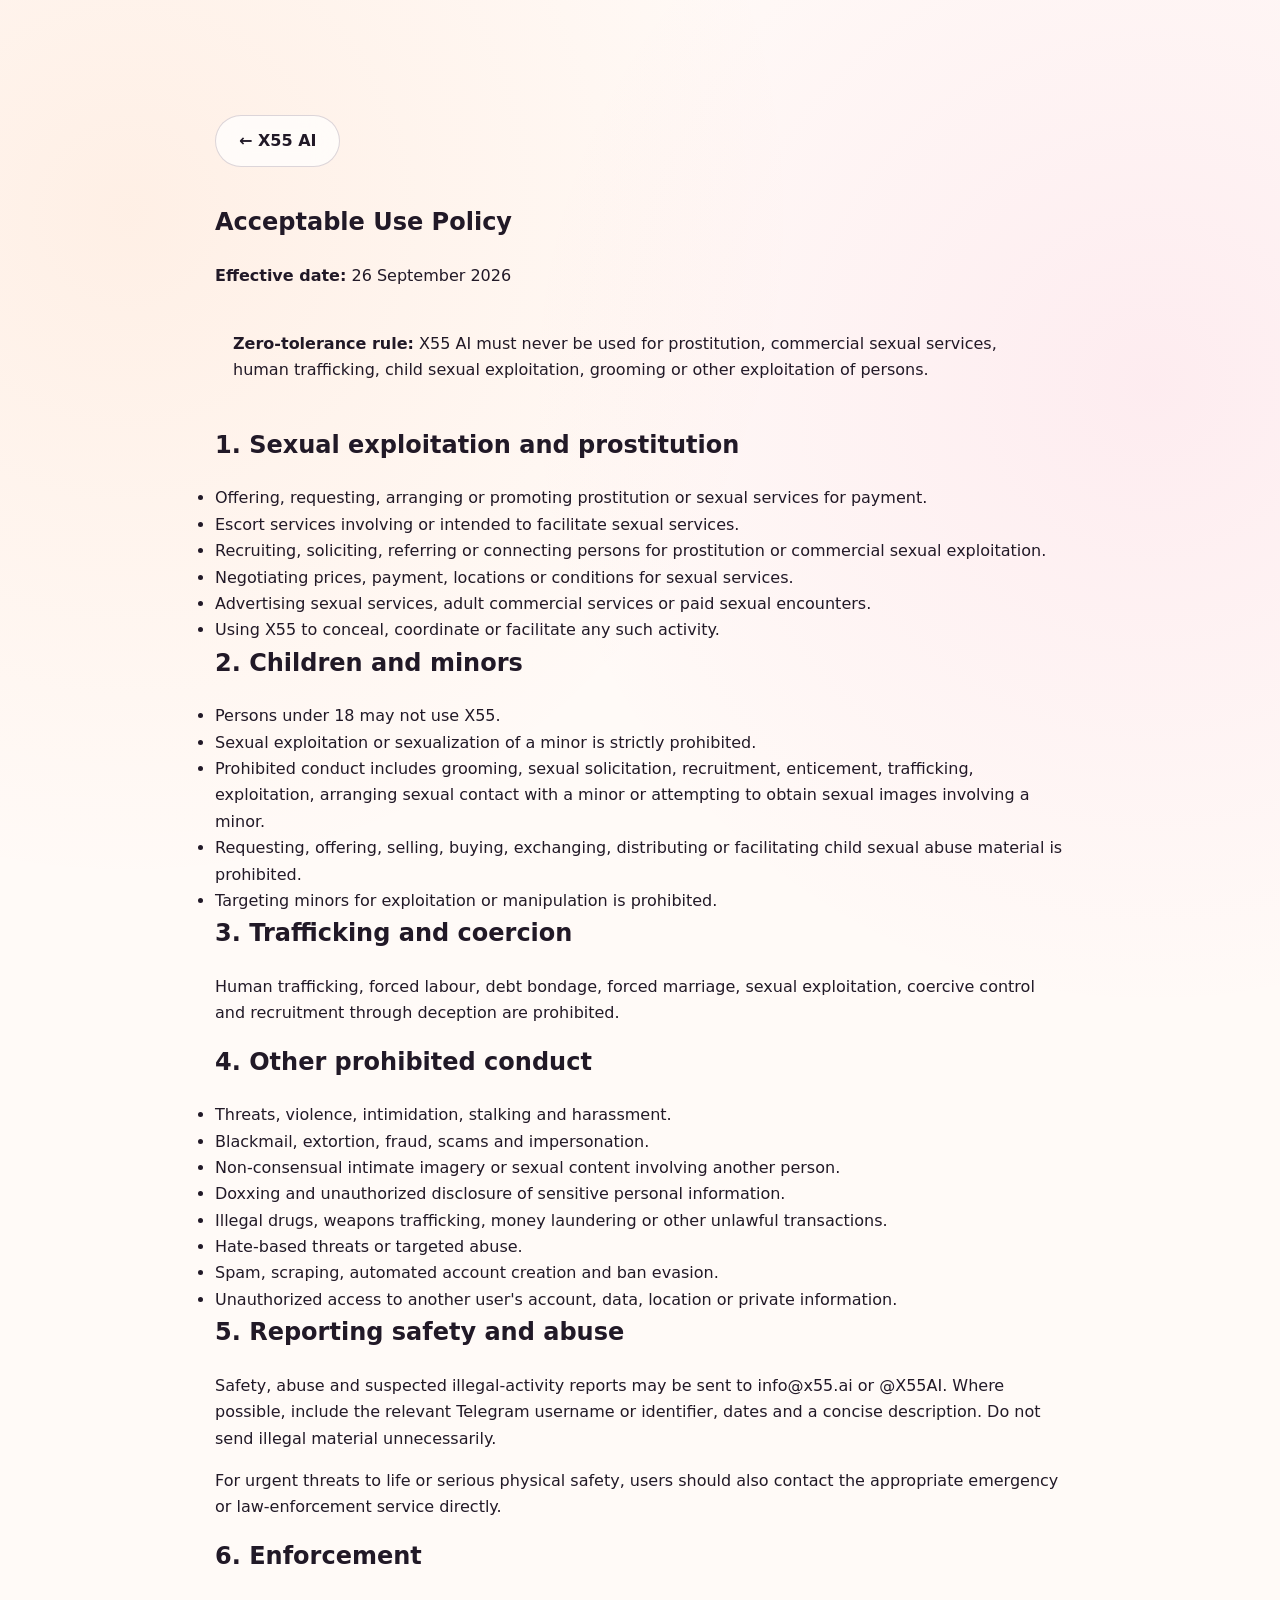
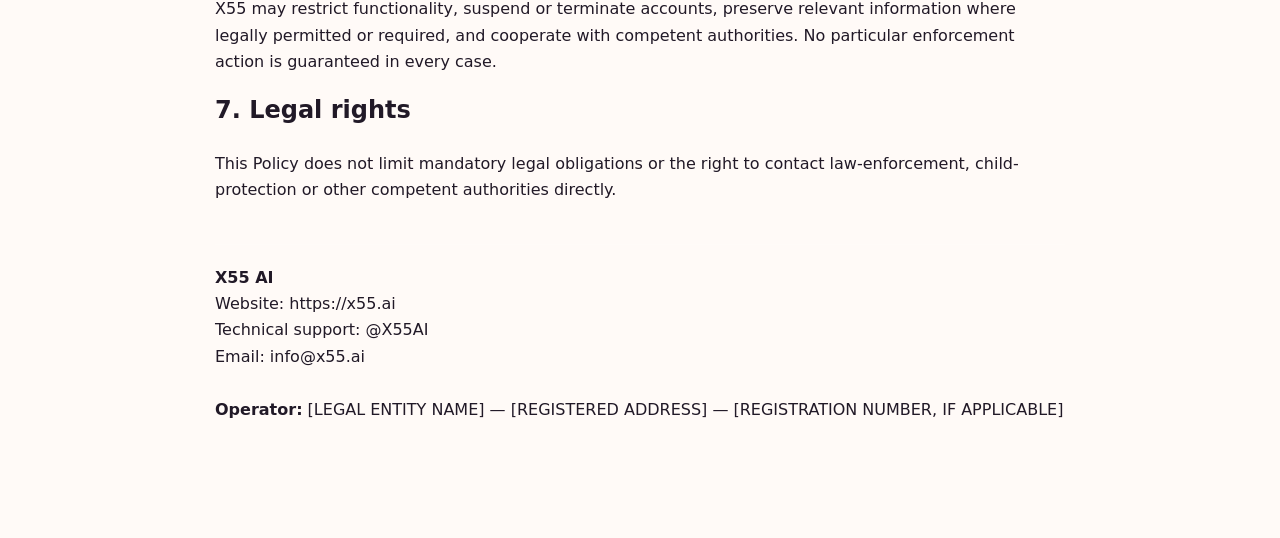
==== acceptable-use.html @ 3c8babb7 "Add files via upload" ====
<!doctype html>
<html lang="en">
<head>
<meta charset="utf-8">
<meta name="viewport" content="width=device-width,initial-scale=1">
<title>Acceptable Use Policy | X55 AI</title>
<link rel="stylesheet" href="css/style.css">
<link rel="stylesheet" href="css/responsive.css">
</head>
<body>
<main>
<section>
<div class="container" style="max-width:850px">
<a href="index.html" class="btn btn-secondary">← X55 AI</a>
<h1 style="margin-top:36px">Acceptable Use Policy</h1>
<p><strong>Effective date:</strong> 26 September 2026</p>

<div class="notice" style="padding:18px;border-radius:12px;margin:24px 0">
<strong>Zero-tolerance rule:</strong> X55 AI must never be used for prostitution, commercial sexual services, human trafficking, child sexual exploitation, grooming or other exploitation of persons.
</div>

<h2>1. Sexual exploitation and prostitution</h2>
<ul>
<li>Offering, requesting, arranging or promoting prostitution or sexual services for payment.</li>
<li>Escort services involving or intended to facilitate sexual services.</li>
<li>Recruiting, soliciting, referring or connecting persons for prostitution or commercial sexual exploitation.</li>
<li>Negotiating prices, payment, locations or conditions for sexual services.</li>
<li>Advertising sexual services, adult commercial services or paid sexual encounters.</li>
<li>Using X55 to conceal, coordinate or facilitate any such activity.</li>
</ul>

<h2>2. Children and minors</h2>
<ul>
<li>Persons under 18 may not use X55.</li>
<li>Sexual exploitation or sexualization of a minor is strictly prohibited.</li>
<li>Prohibited conduct includes grooming, sexual solicitation, recruitment, enticement, trafficking, exploitation, arranging sexual contact with a minor or attempting to obtain sexual images involving a minor.</li>
<li>Requesting, offering, selling, buying, exchanging, distributing or facilitating child sexual abuse material is prohibited.</li>
<li>Targeting minors for exploitation or manipulation is prohibited.</li>
</ul>

<h2>3. Trafficking and coercion</h2>
<p>Human trafficking, forced labour, debt bondage, forced marriage, sexual exploitation, coercive control and recruitment through deception are prohibited.</p>

<h2>4. Other prohibited conduct</h2>
<ul>
<li>Threats, violence, intimidation, stalking and harassment.</li>
<li>Blackmail, extortion, fraud, scams and impersonation.</li>
<li>Non-consensual intimate imagery or sexual content involving another person.</li>
<li>Doxxing and unauthorized disclosure of sensitive personal information.</li>
<li>Illegal drugs, weapons trafficking, money laundering or other unlawful transactions.</li>
<li>Hate-based threats or targeted abuse.</li>
<li>Spam, scraping, automated account creation and ban evasion.</li>
<li>Unauthorized access to another user's account, data, location or private information.</li>
</ul>

<h2>5. Reporting safety and abuse</h2>
<p>Safety, abuse and suspected illegal-activity reports may be sent to <a href="mailto:info@x55.ai">info@x55.ai</a> or <a href="https://t.me/X55AI" target="_blank" rel="noopener noreferrer">@X55AI</a>. Where possible, include the relevant Telegram username or identifier, dates and a concise description. Do not send illegal material unnecessarily.</p>
<p>For urgent threats to life or serious physical safety, users should also contact the appropriate emergency or law-enforcement service directly.</p>

<h2>6. Enforcement</h2>
<p>X55 may restrict functionality, suspend or terminate accounts, preserve relevant information where legally permitted or required, and cooperate with competent authorities. No particular enforcement action is guaranteed in every case.</p>

<h2>7. Legal rights</h2>
<p>This Policy does not limit mandatory legal obligations or the right to contact law-enforcement, child-protection or other competent authorities directly.</p>

<footer style="margin-top:40px;padding-top:20px;border-top:1px solid rgba(255,255,255,.15)">
<strong>X55 AI</strong><br>
Website: https://x55.ai<br>
Technical support: @X55AI<br>
Email: info@x55.ai<br><br>
<strong>Operator:</strong> [LEGAL ENTITY NAME] — [REGISTERED ADDRESS] — [REGISTRATION NUMBER, IF APPLICABLE]
</footer>
</div>
</section>
</main>
</body>
</html>
---- css/style.css ----
/* =========================================================
   X55 AI — Core Styles
   File: css/style.css
   Version: 2.0
   ========================================================= */

/* ---------- Design tokens ---------- */
:root {
  --font-sans: "Inter", system-ui, -apple-system, BlinkMacSystemFont, "Segoe UI", sans-serif;

  --bg: #fffaf7;
  --bg-soft: #fff4ed;
  --surface: rgba(255, 255, 255, 0.82);
  --surface-solid: #ffffff;
  --surface-dark: #17121d;

  --text: #211927;
  --text-soft: #6f6674;
  --text-inverse: #ffffff;

  --primary: #f97316;
  --primary-strong: #ea580c;
  --secondary: #ec4899;
  --accent: #8b5cf6;

  --border: rgba(65, 40, 72, 0.10);
  --border-strong: rgba(65, 40, 72, 0.18);

  --shadow-sm: 0 10px 30px rgba(73, 39, 84, 0.08);
  --shadow-md: 0 22px 60px rgba(73, 39, 84, 0.13);
  --shadow-lg: 0 32px 90px rgba(73, 39, 84, 0.18);

  --radius-sm: 14px;
  --radius-md: 24px;
  --radius-lg: 36px;
  --radius-pill: 999px;

  --container: 1180px;
  --header-height: 82px;
  --section-space: clamp(76px, 9vw, 132px);

  --gradient-brand: linear-gradient(135deg, var(--primary) 0%, var(--secondary) 55%, var(--accent) 100%);
  --gradient-soft: linear-gradient(135deg, rgba(249,115,22,.10), rgba(236,72,153,.09), rgba(139,92,246,.08));
}

/* ---------- Reset ---------- */
*,
*::before,
*::after {
  box-sizing: border-box;
}

html {
  scroll-behavior: smooth;
  scroll-padding-top: calc(var(--header-height) + 20px);
}

body {
  margin: 0;
  min-width: 320px;
  overflow-x: hidden;
  color: var(--text);
  background:
    radial-gradient(circle at 10% 10%, rgba(249,115,22,.08), transparent 30%),
    radial-gradient(circle at 90% 18%, rgba(236,72,153,.08), transparent 30%),
    var(--bg);
  font-family: var(--font-sans);
  font-size: 16px;
  line-height: 1.65;
  -webkit-font-smoothing: antialiased;
  text-rendering: optimizeLegibility;
}

body.menu-open {
  overflow: hidden;
}

img {
  display: block;
  max-width: 100%;
  height: auto;
}

a {
  color: inherit;
  text-decoration: none;
}

button,
input,
textarea,
select {
  font: inherit;
}

button,
a {
  -webkit-tap-highlight-color: transparent;
}

button {
  color: inherit;
}

ul,
ol {
  margin: 0;
  padding: 0;
}

figure,
p,
h1,
h2,
h3 {
  margin-top: 0;
}

::selection {
  color: #fff;
  background: var(--secondary);
}

/* ---------- Accessibility ---------- */
.skip-link {
  position: fixed;
  z-index: 9999;
  top: 12px;
  left: 12px;
  padding: 11px 16px;
  border-radius: 10px;
  color: #fff;
  background: var(--surface-dark);
  transform: translateY(-160%);
  transition: transform .2s ease;
}

.skip-link:focus {
  transform: translateY(0);
}

:focus-visible {
  outline: 3px solid rgba(139,92,246,.45);
  outline-offset: 4px;
}

/* ---------- Layout ---------- */
.container {
  width: min(calc(100% - 40px), var(--container));
  margin-inline: auto;
}

main section {
  position: relative;
  padding-block: var(--section-space);
}

.section-title {
  width: min(760px, 100%);
  margin: 0 auto 54px;
  text-align: center;
}

.section-title h2,
.preview-left h2,
.secret-content h2,
.cta-box h2 {
  margin-bottom: 18px;
  font-size: clamp(2rem, 4.2vw, 3.6rem);
  line-height: 1.08;
  letter-spacing: -.045em;
}

.section-title > p:last-child,
.preview-left > p,
.secret-content p,
.cta-box > p {
  color: var(--text-soft);
  font-size: clamp(1rem, 1.5vw, 1.12rem);
}

.section-kicker,
.hero-label {
  display: inline-flex;
  align-items: center;
  gap: 8px;
  margin-bottom: 16px;
  color: var(--primary-strong);
  font-size: .78rem;
  font-weight: 800;
  letter-spacing: .16em;
  text-transform: uppercase;
}

.section-kicker::before {
  width: 24px;
  height: 2px;
  content: "";
  border-radius: 2px;
  background: var(--gradient-brand);
}

/* ---------- Decorative background ---------- */
.background-gradient,
.background-glow {
  position: fixed;
  z-index: -3;
  pointer-events: none;
}

.background-gradient {
  inset: 0;
  background: linear-gradient(180deg, rgba(255,255,255,.35), rgba(255,250,247,.92));
}

.background-glow {
  width: 460px;
  height: 460px;
  border-radius: 50%;
  opacity: .28;
  filter: blur(90px);
}

.glow-one {
  top: -150px;
  left: -160px;
  background: #fb923c;
}

.glow-two {
  top: 230px;
  right: -200px;
  background: #c084fc;
}

/* ---------- Buttons ---------- */
.btn {
  display: inline-flex;
  min-height: 52px;
  align-items: center;
  justify-content: center;
  gap: 10px;
  padding: 13px 23px;
  border: 1px solid transparent;
  border-radius: var(--radius-pill);
  cursor: pointer;
  font-weight: 750;
  line-height: 1.2;
  transition:
    transform .22s ease,
    box-shadow .22s ease,
    border-color .22s ease,
    background .22s ease;
}

.btn:hover {
  transform: translateY(-2px);
}

.btn-primary {
  color: #fff;
  background: var(--gradient-brand);
  box-shadow: 0 14px 34px rgba(236,72,153,.20);
}

.btn-primary:hover {
  box-shadow: 0 18px 42px rgba(236,72,153,.28);
}

.btn-secondary {
  border-color: var(--border-strong);
  background: rgba(255,255,255,.70);
  backdrop-filter: blur(12px);
}

.btn-secondary:hover {
  border-color: rgba(249,115,22,.35);
  background: #fff;
}

.btn-large {
  min-height: 58px;
  padding-inline: 30px;
  font-size: 1.05rem;
}

/* ---------- Header ---------- */
.site-header {
  position: sticky;
  z-index: 1000;
  top: 0;
  height: var(--header-height);
  border-bottom: 1px solid rgba(65,40,72,.06);
  background: rgba(255,250,247,.82);
  backdrop-filter: blur(18px) saturate(150%);
}

.navbar {
  height: var(--header-height);
  display: flex;
  align-items: center;
  justify-content: space-between;
  gap: 28px;
}

.logo {
  display: inline-flex;
  align-items: center;
  gap: 10px;
  flex: 0 0 auto;
}

.logo img {
  width: 54px;
  height: 50px;
  object-fit: contain;
}

.logo-wordmark {
  color: #171a45;
  font-size: 1.65rem;
  font-weight: 850;
  letter-spacing: -.055em;
  line-height: 1;
}

.logo-wordmark span {
  color: #f34b34;
}

.desktop-menu {
  display: flex;
  align-items: center;
  gap: 7px;
  list-style: none;
}

.desktop-menu a {
  display: inline-flex;
  align-items: center;
  min-height: 44px;
  padding: 8px 13px;
  border-radius: var(--radius-pill);
  color: #4f4654;
  font-size: .94rem;
  font-weight: 650;
  transition: color .2s ease, background .2s ease;
}

.desktop-menu a:hover {
  color: var(--primary-strong);
  background: rgba(249,115,22,.07);
}

.desktop-menu .telegram-link {
  margin-left: 5px;
  padding-inline: 18px;
  color: #fff;
  background: var(--gradient-brand);
}

.desktop-menu .telegram-link:hover {
  color: #fff;
  background: var(--gradient-brand);
  box-shadow: var(--shadow-sm);
}

.mobile-button {
  display: none;
  width: 46px;
  height: 46px;
  border: 1px solid var(--border);
  border-radius: 14px;
  background: rgba(255,255,255,.82);
  cursor: pointer;
}

.mobile-button span {
  display: block;
  width: 20px;
  height: 2px;
  margin: 4px auto;
  border-radius: 4px;
  background: var(--text);
}

.mobile-menu {
  position: fixed;
  z-index: 999;
  top: var(--header-height);
  right: 0;
  left: 0;
  padding: 18px 20px 24px;
  border-bottom: 1px solid var(--border);
  background: rgba(255,250,247,.97);
  box-shadow: var(--shadow-md);
  backdrop-filter: blur(18px);
}

.mobile-menu[hidden] {
  display: none;
}

.mobile-menu ul {
  display: grid;
  gap: 7px;
  list-style: none;
}

.mobile-menu a {
  display: block;
  padding: 13px 14px;
  border-radius: 12px;
  font-weight: 650;
}

.mobile-menu a:hover {
  background: rgba(249,115,22,.08);
}

.mobile-menu .mobile-telegram {
  margin-top: 7px;
  color: #fff;
  text-align: center;
  background: var(--gradient-brand);
}

/* ---------- Hero ---------- */
.hero {
  min-height: calc(100svh - var(--header-height));
  display: flex;
  align-items: center;
  padding-top: clamp(54px, 7vw, 90px);
  overflow: hidden;
}

.hero::before {
  position: absolute;
  z-index: -1;
  top: 5%;
  right: -10%;
  width: 55vw;
  height: 55vw;
  max-width: 820px;
  max-height: 820px;
  content: "";
  border-radius: 50%;
  background: radial-gradient(circle, rgba(236,72,153,.12), rgba(139,92,246,.06) 48%, transparent 70%);
}

.hero-grid {
  display: grid;
  grid-template-columns: minmax(0, 1.02fr) minmax(420px, .98fr);
  align-items: center;
  gap: clamp(42px, 6vw, 86px);
}

.hero-content {
  position: relative;
  z-index: 2;
}

.hero-label {
  padding: 8px 12px;
  border: 1px solid rgba(249,115,22,.16);
  border-radius: var(--radius-pill);
  background: rgba(255,255,255,.66);
  box-shadow: var(--shadow-sm);
}

.hero-content h1 {
  max-width: 760px;
  margin-bottom: 24px;
  font-size: clamp(3rem, 6.4vw, 5.9rem);
  line-height: .98;
  letter-spacing: -.065em;
}

.hero-content h1 span {
  display: block;
  color: transparent;
  background: var(--gradient-brand);
  -webkit-background-clip: text;
  background-clip: text;
}

.hero-description {
  max-width: 650px;
  margin-bottom: 30px;
  color: var(--text-soft);
  font-size: clamp(1.06rem, 1.6vw, 1.22rem);
}

.hero-buttons {
  display: flex;
  flex-wrap: wrap;
  gap: 12px;
  margin-bottom: 30px;
}

.hero-badges {
  display: flex;
  flex-wrap: wrap;
  gap: 10px;
  list-style: none;
}

.badge {
  display: inline-flex;
  align-items: center;
  gap: 8px;
  padding: 9px 13px;
  border: 1px solid var(--border);
  border-radius: var(--radius-pill);
  color: #5c5261;
  background: rgba(255,255,255,.72);
  font-size: .9rem;
  font-weight: 650;
}

.badge-check {
  display: grid;
  width: 20px;
  height: 20px;
  place-items: center;
  border-radius: 50%;
  color: #fff;
  background: var(--gradient-brand);
  font-size: .72rem;
}

.hero-visual {
  position: relative;
  min-height: 610px;
}

.hero-photo {
  position: absolute;
  inset: 0 10% 0 0;
  margin: 0;
  overflow: hidden;
  border: 1px solid rgba(255,255,255,.8);
  border-radius: 42px;
  box-shadow: var(--shadow-lg);
}

.hero-photo::after {
  position: absolute;
  inset: 0;
  content: "";
  background: linear-gradient(180deg, transparent 48%, rgba(31,18,36,.16));
}

.hero-photo img {
  width: 100%;
  height: 100%;
  object-fit: cover;
}

.phone-card {
  position: absolute;
  z-index: 4;
  right: 0;
  bottom: 24px;
  width: min(285px, 52%);
  padding: 9px;
  border: 1px solid rgba(255,255,255,.82);
  border-radius: 34px;
  background: rgba(25,20,31,.94);
  box-shadow: 0 30px 70px rgba(31,18,36,.28);
}

.phone-top {
  position: relative;
  height: 24px;
}

.phone-camera {
  position: absolute;
  top: 7px;
  left: 50%;
  width: 7px;
  height: 7px;
  border-radius: 50%;
  background: #08070a;
  transform: translateX(-32px);
}

.phone-speaker {
  position: absolute;
  top: 9px;
  left: 50%;
  width: 36px;
  height: 4px;
  border-radius: 10px;
  background: #08070a;
  transform: translateX(-50%);
}

.phone-screen {
  overflow: hidden;
  min-height: 440px;
  border-radius: 26px;
  background: #fff;
}

.telegram-header {
  display: flex;
  align-items: center;
  gap: 9px;
  padding: 14px;
  border-bottom: 1px solid var(--border);
  font-size: .82rem;
}

.telegram-header img {
  width: 34px;
  height: 34px;
  border-radius: 50%;
  object-fit: cover;
}

.profile-card {
  padding: 14px;
}

.profile-card > img {
  width: 100%;
  aspect-ratio: 4 / 4.5;
  border-radius: 18px;
  object-fit: cover;
}

.profile-card h2 {
  margin: 12px 0 2px;
  font-size: 1.25rem;
}

.profile-card p {
  margin: 0;
  color: var(--text-soft);
  font-size: .88rem;
}

.match-box {
  margin: 0 14px 15px;
  padding: 11px 12px;
  border: 1px solid rgba(236,72,153,.13);
  border-radius: 14px;
  color: #9d174d;
  background: rgba(253,242,248,.92);
  font-size: .82rem;
  font-weight: 700;
}

/* ---------- Statistics ---------- */
.statistics {
  padding-block: 0 56px;
}

.statistics-grid {
  position: relative;
  z-index: 5;
  display: grid;
  grid-template-columns: repeat(4, 1fr);
  overflow: hidden;
  border: 1px solid var(--border);
  border-radius: var(--radius-md);
  background: rgba(255,255,255,.78);
  box-shadow: var(--shadow-md);
  backdrop-filter: blur(16px);
}

.statistics-card {
  min-height: 130px;
  display: flex;
  flex-direction: column;
  align-items: center;
  justify-content: center;
  padding: 22px;
  text-align: center;
}

.statistics-card + .statistics-card {
  border-left: 1px solid var(--border);
}

.statistics-card strong {
  color: transparent;
  background: var(--gradient-brand);
  -webkit-background-clip: text;
  background-clip: text;
  font-size: clamp(1.8rem, 3vw, 2.65rem);
  font-weight: 850;
  line-height: 1;
}

.statistics-card span {
  margin-top: 9px;
  color: var(--text-soft);
  font-size: .9rem;
  font-weight: 600;
}

/* ---------- Features ---------- */
.features {
  background: linear-gradient(180deg, transparent, rgba(255,255,255,.60), transparent);
}

.features-grid {
  display: grid;
  grid-template-columns: repeat(3, 1fr);
  gap: 20px;
}

.feature-card {
  position: relative;
  min-height: 285px;
  padding: 30px;
  overflow: hidden;
  border: 1px solid var(--border);
  border-radius: var(--radius-md);
  background: rgba(255,255,255,.76);
  box-shadow: var(--shadow-sm);
  transition: transform .25s ease, box-shadow .25s ease, border-color .25s ease;
}

.feature-card::after {
  position: absolute;
  right: -50px;
  bottom: -70px;
  width: 150px;
  height: 150px;
  content: "";
  border-radius: 50%;
  background: var(--gradient-soft);
  filter: blur(8px);
}

.feature-card:hover {
  transform: translateY(-6px);
  border-color: rgba(236,72,153,.20);
  box-shadow: var(--shadow-md);
}

.feature-icon {
  display: grid;
  width: 54px;
  height: 54px;
  margin-bottom: 23px;
  place-items: center;
  border-radius: 17px;
  color: #fff;
  background: var(--gradient-brand);
  box-shadow: 0 12px 28px rgba(236,72,153,.18);
  font-size: 1.05rem;
  font-weight: 800;
}

.feature-card h3 {
  margin-bottom: 11px;
  font-size: 1.22rem;
  letter-spacing: -.02em;
}

.feature-card p {
  margin-bottom: 0;
  color: var(--text-soft);
}

/* ---------- How it works ---------- */
.how-it-works {
  overflow: hidden;
}

.steps-grid {
  display: grid;
  grid-template-columns: repeat(4, 1fr);
  gap: 18px;
  list-style: none;
  counter-reset: none;
}

.step-card {
  position: relative;
  min-height: 245px;
  padding: 28px;
  border: 1px solid var(--border);
  border-radius: var(--radius-md);
  background: var(--surface-solid);
  box-shadow: var(--shadow-sm);
}

.step-card:not(:last-child)::after {
  position: absolute;
  z-index: 3;
  top: 51px;
  right: -25px;
  width: 30px;
  height: 1px;
  content: "";
  background: linear-gradient(90deg, var(--secondary), transparent);
}

.step-number {
  display: inline-flex;
  margin-bottom: 26px;
  color: transparent;
  background: var(--gradient-brand);
  -webkit-background-clip: text;
  background-clip: text;
  font-size: 2.2rem;
  font-weight: 850;
  letter-spacing: -.06em;
}

.step-card h3 {
  margin-bottom: 10px;
  font-size: 1.16rem;
}

.step-card p {
  margin-bottom: 0;
  color: var(--text-soft);
}

/* ---------- Telegram preview ---------- */
.phone-preview {
  overflow: hidden;
  background: #18121e;
  color: #fff;
}

.phone-preview::before {
  position: absolute;
  top: -200px;
  right: -100px;
  width: 600px;
  height: 600px;
  content: "";
  border-radius: 50%;
  background: rgba(236,72,153,.15);
  filter: blur(80px);
}

.phone-preview-grid {
  display: grid;
  grid-template-columns: .95fr 1.05fr;
  align-items: center;
  gap: clamp(48px, 7vw, 90px);
}

.phone-preview .section-kicker {
  color: #fdba74;
}

.phone-preview .preview-left > p {
  color: rgba(255,255,255,.68);
}

.preview-list {
  display: grid;
  gap: 12px;
  margin: 28px 0 32px;
  list-style: none;
}

.preview-list li {
  position: relative;
  padding-left: 31px;
  color: rgba(255,255,255,.88);
  font-weight: 600;
}

.preview-list li::before {
  position: absolute;
  top: 2px;
  left: 0;
  display: grid;
  width: 21px;
  height: 21px;
  place-items: center;
  content: "✓";
  border-radius: 50%;
  color: #fff;
  background: var(--gradient-brand);
  font-size: .7rem;
}

.preview-right {
  margin: 0;
  display: flex;
  justify-content: center;
}

.phone-large {
  position: relative;
  width: min(390px, 86%);
  padding: 12px;
  border: 1px solid rgba(255,255,255,.18);
  border-radius: 44px;
  background: #08070a;
  box-shadow: 0 40px 100px rgba(0,0,0,.45);
}

.phone-large img {
  width: 100%;
  border-radius: 34px;
}

/* ---------- Secret Desire ---------- */
.secret-grid {
  display: grid;
  grid-template-columns: .95fr 1.05fr;
  align-items: center;
  gap: clamp(44px, 7vw, 90px);
}

.secret-image {
  position: relative;
  margin: 0;
}

.secret-image::before {
  position: absolute;
  z-index: -1;
  inset: -22px 20% 20% -22px;
  content: "";
  border-radius: var(--radius-lg);
  background: var(--gradient-soft);
}

.secret-image img {
  width: 100%;
  aspect-ratio: 1 / 1;
  border-radius: var(--radius-lg);
  object-fit: cover;
  box-shadow: var(--shadow-lg);
}

.secret-content p:not(.section-kicker) {
  margin-bottom: 15px;
}

/* ---------- Languages ---------- */
.languages {
  background: rgba(255,255,255,.54);
}

.languages-grid {
  display: grid;
  grid-template-columns: repeat(4, 1fr);
  gap: 14px;
}

.language-card {
  min-height: 84px;
  display: flex;
  align-items: center;
  gap: 13px;
  padding: 18px 20px;
  border: 1px solid var(--border);
  border-radius: 18px;
  background: #fff;
  box-shadow: var(--shadow-sm);
  font-weight: 700;
  transition: transform .2s ease, box-shadow .2s ease;
}

.language-card:hover {
  transform: translateY(-3px);
  box-shadow: var(--shadow-md);
}

.language-card span:first-child {
  font-size: 1.7rem;
}

/* ---------- FAQ ---------- */
.faq-container {
  width: min(820px, 100%);
  margin-inline: auto;
  display: grid;
  gap: 12px;
}

.faq-item {
  overflow: hidden;
  border: 1px solid var(--border);
  border-radius: 18px;
  background: rgba(255,255,255,.82);
  box-shadow: var(--shadow-sm);
}

.faq-item h3 {
  margin: 0;
}

.faq-question {
  position: relative;
  width: 100%;
  min-height: 72px;
  padding: 20px 62px 20px 22px;
  border: 0;
  background: transparent;
  cursor: pointer;
  text-align: left;
  font-weight: 750;
}

.faq-question::after {
  position: absolute;
  top: 50%;
  right: 22px;
  display: grid;
  width: 30px;
  height: 30px;
  place-items: center;
  content: "+";
  border-radius: 50%;
  color: var(--primary-strong);
  background: rgba(249,115,22,.09);
  font-size: 1.25rem;
  transform: translateY(-50%);
  transition: transform .2s ease;
}

.faq-question[aria-expanded="true"]::after {
  transform: translateY(-50%) rotate(45deg);
}

.faq-answer {
  padding: 0 22px 21px;
  color: var(--text-soft);
}

.faq-answer p {
  margin: 0;
}

/* ---------- CTA ---------- */
.cta {
  padding-top: 40px;
}

.cta-box {
  position: relative;
  overflow: hidden;
  padding: clamp(44px, 7vw, 78px);
  border-radius: var(--radius-lg);
  color: #fff;
  text-align: center;
  background:
    radial-gradient(circle at 15% 10%, rgba(255,255,255,.17), transparent 30%),
    radial-gradient(circle at 90% 80%, rgba(255,255,255,.12), transparent 25%),
    var(--gradient-brand);
  box-shadow: var(--shadow-lg);
}

.cta-box::before,
.cta-box::after {
  position: absolute;
  content: "";
  border: 1px solid rgba(255,255,255,.16);
  border-radius: 50%;
}

.cta-box::before {
  width: 260px;
  height: 260px;
  top: -140px;
  left: -90px;
}

.cta-box::after {
  width: 330px;
  height: 330px;
  right: -170px;
  bottom: -190px;
}

.cta-box .section-kicker {
  position: relative;
  z-index: 1;
  color: #fff;
}

.cta-box .section-kicker::before {
  background: rgba(255,255,255,.65);
}

.cta-box h2,
.cta-box > p,
.cta-box .btn {
  position: relative;
  z-index: 1;
}

.cta-box h2 {
  max-width: 820px;
  margin-inline: auto;
}

.cta-box > p {
  max-width: 650px;
  margin: 0 auto 28px;
  color: rgba(255,255,255,.82);
}

.cta-box .btn-primary {
  color: var(--text);
  background: #fff;
  box-shadow: 0 14px 34px rgba(40,20,50,.16);
}

/* ---------- Footer ---------- */
.site-footer {
  padding: 72px 0 28px;
  color: rgba(255,255,255,.78);
  background: #120e16;
}

.footer-grid {
  display: grid;
  grid-template-columns: 1.5fr repeat(3, 1fr);
  gap: 42px;
  padding-bottom: 50px;
}

.footer-logo {
  width: auto;
  max-height: 58px;
  margin-bottom: 18px;
}

.footer-brand p {
  max-width: 340px;
  margin-bottom: 0;
  color: rgba(255,255,255,.56);
}

.footer-column h2 {
  margin-bottom: 18px;
  color: #fff;
  font-size: .95rem;
  letter-spacing: .02em;
}

.footer-column ul {
  display: grid;
  gap: 10px;
  list-style: none;
}

.footer-column a {
  color: rgba(255,255,255,.62);
  font-size: .92rem;
  transition: color .2s ease;
}

.footer-column a:hover {
  color: #fff;
}

.footer-bottom {
  display: flex;
  align-items: center;
  justify-content: space-between;
  gap: 24px;
  padding-top: 26px;
  border-top: 1px solid rgba(255,255,255,.09);
  color: rgba(255,255,255,.48);
  font-size: .84rem;
}

.footer-bottom p {
  margin: 0;
}

.footer-links {
  display: flex;
  flex-wrap: wrap;
  gap: 18px;
}

.footer-links a:hover {
  color: #fff;
}

/* ---------- Scroll-to-top ---------- */
.scroll-top {
  position: fixed;
  z-index: 800;
  right: 22px;
  bottom: 22px;
  width: 48px;
  height: 48px;
  border: 1px solid rgba(255,255,255,.65);
  border-radius: 50%;
  color: #fff;
  background: var(--gradient-brand);
  box-shadow: var(--shadow-md);
  cursor: pointer;
  font-size: 1.25rem;
}

.scroll-top[hidden] {
  display: none;
}

/* ---------- Cookie notice ---------- */
.cookie-notice {
  position: fixed;
  z-index: 1200;
  right: 22px;
  bottom: 22px;
  width: min(430px, calc(100% - 44px));
  padding: 15px;
  border: 1px solid var(--border);
  border-radius: 18px;
  background: rgba(255,255,255,.96);
  box-shadow: var(--shadow-lg);
  backdrop-filter: blur(18px);
}

.cookie-notice[hidden] {
  display: none;
}

.cookie-content {
  display: flex;
  align-items: center;
  gap: 16px;
}

.cookie-content p {
  margin: 0;
  color: var(--text-soft);
  font-size: .86rem;
}

.cookie-content .btn {
  min-height: 42px;
  padding: 10px 17px;
  flex: 0 0 auto;
}

/* ---------- Utility behavior ---------- */
[hidden] {
  display: none !important;
}

/* Keep anchor targets visually comfortable below sticky header. */
#features,
#how,
#phone-preview,
#secret-desire,
#languages,
#faq,
#cta {
  scroll-margin-top: calc(var(--header-height) + 18px);
}

/* Official X55 AI Telegram contacts */
.telegram-identity {
  margin-top: 14px;
  font-size: 0.95rem;
  line-height: 1.6;
}
.telegram-identity a {
  text-decoration: none;
}
.telegram-identity a:hover,
.telegram-identity a:focus-visible {
  text-decoration: underline;
}


/* =========================================================
   X55 AI — multilingual controls + hero composition fix
   ========================================================= */
.language-switcher-item { display:flex; align-items:center; }
.language-select {
  appearance:auto;
  min-width:72px;
  padding:.62rem .75rem;
  border:1px solid rgba(31,24,36,.14);
  border-radius:999px;
  background:rgba(255,255,255,.86);
  color:inherit;
  font:inherit;
  font-weight:700;
  cursor:pointer;
}
.mobile-language-row { display:flex; align-items:center; justify-content:space-between; gap:1rem; padding:.75rem 0; }
.mobile-language-row label { font-weight:700; }
.languages-grid .language-card {
  width:100%;
  font:inherit;
  color:inherit;
  cursor:pointer;
  border:1px solid rgba(31,24,36,.08);
}
.languages-grid .language-card.is-active {
  outline:3px solid rgba(249,115,22,.22);
  border-color:#f97316;
}
html[dir="rtl"] body { direction:rtl; }
html[dir="rtl"] .navbar,
html[dir="rtl"] .hero-grid,
html[dir="rtl"] .phone-preview-grid,
html[dir="rtl"] .secret-grid,
html[dir="rtl"] .footer-grid { direction:rtl; }

/* Keep the main photograph and phone visually separate on desktop. */
.hero-visual {
  display:grid !important;
  grid-template-columns:minmax(0,1fr) minmax(210px,32%) !important;
  align-items:center !important;
  gap:clamp(18px,2vw,34px) !important;
}
.hero-photo {
  position:relative !important;
  inset:auto !important;
  width:100% !important;
  max-width:none !important;
  margin:0 !important;
}
.phone-card {
  position:relative !important;
  right:auto !important;
  top:auto !important;
  bottom:auto !important;
  transform:none !important;
  z-index:4;
  width:100% !important;
  max-width:260px !important;
  justify-self:end;
}

/* Final remarks */
.statistics-grid { grid-template-columns: repeat(3, minmax(0, 1fr)); }
.hero-visual-single { display:flex; align-items:center; justify-content:center; }
.hero-new-phone { margin:0; width:min(100%, 520px); }
.hero-new-phone img { display:block; width:100%; height:auto; border-radius:28px; box-shadow:0 24px 70px rgba(35,22,47,.18); }
.feature-explainer { padding:72px 0; }
.feature-explainer-image { max-width:900px; margin:32px auto 0; }
.feature-explainer-image img { display:block; width:100%; height:auto; border-radius:28px; box-shadow:0 22px 65px rgba(35,22,47,.14); }
@media (max-width: 760px) { .statistics-grid { grid-template-columns:1fr; } .feature-explainer { padding:48px 0; } }


/* Approved large English X55 visual — 2026-08-05 */
@media (min-width: 981px) {
  #hero .container.hero-grid {
    grid-template-columns: minmax(300px, .68fr) minmax(620px, 1.32fr);
    gap: clamp(28px, 3vw, 54px);
    max-width: 1480px;
  }
  #hero .hero-visual-single {
    min-height: 0 !important;
    width: 100%;
    overflow: visible;
  }
  #hero .hero-new-phone {
    width: 100% !important;
    max-width: 980px !important;
  }
}
#hero .hero-new-phone img {
  width: 100% !important;
  height: auto !important;
  object-fit: contain !important;
  object-position: center !important;
  aspect-ratio: auto !important;
}
@media (max-width: 980px) {
  #hero .hero-visual-single { min-height: 0 !important; }
  #hero .hero-new-phone { width: 100% !important; max-width: 900px !important; }
}


/* FINAL HERO VISUAL SIZE FIX — 2026-08-05 */
@media (min-width: 981px) {
  #hero .container.hero-grid {
    grid-template-columns: minmax(390px, 0.82fr) minmax(700px, 1.45fr) !important;
    max-width: 1540px !important;
    gap: clamp(30px, 3vw, 58px) !important;
  }
  #hero .hero-visual-single {
    width: 100% !important;
    min-width: 700px !important;
    min-height: 430px !important;
    display: flex !important;
    align-items: center !important;
    justify-content: center !important;
    overflow: visible !important;
  }
  #hero .hero-new-phone {
    width: 100% !important;
    max-width: none !important;
    margin: 0 !important;
  }
  #hero .hero-new-phone img {
    display: block !important;
    width: 100% !important;
    max-width: none !important;
    height: auto !important;
    object-fit: contain !important;
    object-position: center !important;
    aspect-ratio: auto !important;
  }
}
@media (min-width: 1200px) {
  #hero .hero-visual-single { min-width: 760px !important; }
}
@media (max-width: 980px) {
  #hero .hero-visual-single {
    width: 100% !important;
    min-width: 0 !important;
    min-height: 0 !important;
  }
  #hero .hero-new-phone,
  #hero .hero-new-phone img {
    width: 100% !important;
    max-width: 100% !important;
    height: auto !important;
  }
}
---- css/responsive.css ----
/* =========================================================
   X55 AI — Responsive Styles
   File: css/responsive.css
   Version: 2.0
   Breakpoints: 1440 / 1200 / 1024 / 900 / 768 / 600 / 480 / 375
   ========================================================= */

/* Large desktop */
@media (min-width: 1441px) {
  :root {
    --container: 1240px;
  }

  .hero-grid {
    grid-template-columns: minmax(0, 1.04fr) minmax(460px, .96fr);
  }

  .hero-visual {
    min-height: 660px;
  }
}

/* Laptop / smaller desktop */
@media (max-width: 1200px) {
  :root {
    --container: 1040px;
  }

  .hero-grid {
    grid-template-columns: minmax(0, 1fr) minmax(390px, .9fr);
    gap: 46px;
  }

  .hero-visual {
    min-height: 560px;
  }

  .phone-card {
    width: min(270px, 55%);
  }

  .features-grid {
    gap: 17px;
  }

  .feature-card {
    padding: 26px;
  }

  .steps-grid {
    gap: 14px;
  }

  .step-card {
    padding: 24px;
  }

  .footer-grid {
    gap: 30px;
  }
}

/* Tablet landscape / compact laptop */
@media (max-width: 1024px) {
  :root {
    --header-height: 76px;
    --section-space: clamp(68px, 8vw, 100px);
  }

  .container {
    width: min(calc(100% - 36px), var(--container));
  }

  .desktop-menu {
    display: none;
  }

  .mobile-button {
    display: block;
  }

  .hero {
    min-height: auto;
    padding-top: 66px;
  }

  .hero-grid {
    grid-template-columns: 1fr 1fr;
    gap: 34px;
  }

  .hero-content h1 {
    font-size: clamp(3rem, 7vw, 4.8rem);
  }

  .hero-visual {
    min-height: 520px;
  }

  .hero-photo {
    right: 7%;
    border-radius: 34px;
  }

  .phone-card {
    right: -4px;
    bottom: 18px;
    width: 54%;
  }

  .phone-screen {
    min-height: 390px;
  }

  .statistics-grid {
    grid-template-columns: repeat(2, 1fr);
  }

  .statistics-card:nth-child(3) {
    border-left: 0;
    border-top: 1px solid var(--border);
  }

  .statistics-card:nth-child(4) {
    border-top: 1px solid var(--border);
  }

  .features-grid {
    grid-template-columns: repeat(2, 1fr);
  }

  .steps-grid {
    grid-template-columns: repeat(2, 1fr);
  }

  .step-card:not(:last-child)::after {
    display: none;
  }

  .phone-preview-grid,
  .secret-grid {
    gap: 46px;
  }

  .languages-grid {
    grid-template-columns: repeat(2, 1fr);
  }

  .footer-grid {
    grid-template-columns: 1.4fr 1fr 1fr;
  }

  .footer-grid .footer-column:last-child {
    grid-column: 2 / 4;
  }
}

/* Intermediate tablet */
@media (max-width: 900px) {
  .hero-grid {
    grid-template-columns: 1fr;
  }

  .hero-content {
    max-width: 720px;
    text-align: center;
    margin-inline: auto;
  }

  .hero-label {
    justify-content: center;
  }

  .hero-description {
    margin-inline: auto;
  }

  .hero-buttons,
  .hero-badges {
    justify-content: center;
  }

  .hero-visual {
    width: min(650px, 100%);
    min-height: 600px;
    margin-inline: auto;
  }

  .hero-photo {
    inset: 0 9% 0 9%;
  }

  .phone-card {
    right: 3%;
    width: min(275px, 47%);
  }

  .phone-preview-grid,
  .secret-grid {
    grid-template-columns: 1fr;
  }

  .preview-left,
  .secret-content {
    width: min(720px, 100%);
    margin-inline: auto;
  }

  .preview-left {
    text-align: center;
  }

  .preview-list {
    width: min(430px, 100%);
    margin-inline: auto;
    margin-bottom: 32px;
    text-align: left;
  }

  .preview-right {
    margin-top: 12px;
  }

  .secret-image {
    width: min(620px, 100%);
    margin-inline: auto;
  }

  .secret-content {
    text-align: center;
  }

  .secret-content .section-kicker {
    justify-content: center;
  }
}

/* Tablet portrait */
@media (max-width: 768px) {
  :root {
    --section-space: 72px;
  }

  .container {
    width: min(calc(100% - 30px), var(--container));
  }

  .section-title {
    margin-bottom: 38px;
  }

  .section-title h2,
  .preview-left h2,
  .secret-content h2,
  .cta-box h2 {
    font-size: clamp(2rem, 7.5vw, 3rem);
  }

  .hero {
    padding-top: 52px;
  }

  .hero-content h1 {
    font-size: clamp(2.85rem, 11vw, 4.5rem);
  }

  .hero-description {
    font-size: 1.05rem;
  }

  .hero-visual {
    min-height: 530px;
  }

  .hero-photo {
    inset: 0 5% 0 5%;
  }

  .phone-card {
    right: 0;
    width: min(250px, 48%);
    border-radius: 29px;
  }

  .phone-screen {
    min-height: 350px;
    border-radius: 22px;
  }

  .profile-card {
    padding: 11px;
  }

  .match-box {
    margin-inline: 11px;
  }

  .statistics-card {
    min-height: 112px;
  }

  .features-grid,
  .steps-grid {
    grid-template-columns: 1fr;
  }

  .feature-card {
    min-height: auto;
  }

  .step-card {
    min-height: auto;
  }

  .phone-preview-grid,
  .secret-grid {
    gap: 38px;
  }

  .phone-large {
    width: min(360px, 84%);
  }

  .languages-grid {
    gap: 11px;
  }

  .language-card {
    min-height: 76px;
    padding: 15px 16px;
  }

  .cta-box {
    border-radius: 28px;
  }

  .footer-grid {
    grid-template-columns: repeat(2, 1fr);
  }

  .footer-brand {
    grid-column: 1 / -1;
  }

  .footer-grid .footer-column:last-child {
    grid-column: auto;
  }

  .footer-bottom {
    flex-direction: column;
    align-items: flex-start;
  }
}

/* Large phone */
@media (max-width: 600px) {
  :root {
    --header-height: 70px;
    --section-space: 62px;
  }

  .container {
    width: min(calc(100% - 24px), var(--container));
  }

  .site-header,
  .navbar {
    height: var(--header-height);
  }

  .logo img {
    max-height: 46px;
    max-width: 190px;
  }

  .mobile-button {
    width: 43px;
    height: 43px;
  }

  .mobile-menu {
    top: var(--header-height);
  }

  .hero {
    padding-top: 42px;
  }

  .hero-label {
    padding: 7px 10px;
    font-size: .69rem;
    letter-spacing: .12em;
  }

  .hero-content h1 {
    margin-bottom: 20px;
    font-size: clamp(2.65rem, 13vw, 3.8rem);
    letter-spacing: -.06em;
  }

  .hero-description {
    margin-bottom: 25px;
    font-size: 1rem;
  }

  .hero-buttons {
    display: grid;
    grid-template-columns: 1fr;
    width: min(390px, 100%);
    margin-inline: auto;
  }

  .hero-buttons .btn {
    width: 100%;
  }

  .hero-badges {
    gap: 7px;
  }

  .badge {
    padding: 8px 10px;
    font-size: .82rem;
  }

  .hero-visual {
    min-height: 465px;
    margin-top: 12px;
  }

  .hero-photo {
    inset: 0 3% 0 3%;
    border-radius: 28px;
  }

  .phone-card {
    right: 0;
    bottom: 12px;
    width: min(215px, 50%);
    padding: 7px;
    border-radius: 26px;
  }

  .phone-top {
    height: 20px;
  }

  .phone-screen {
    min-height: 310px;
    border-radius: 19px;
  }

  .telegram-header {
    padding: 9px;
    font-size: .7rem;
  }

  .telegram-header img {
    width: 28px;
    height: 28px;
  }

  .profile-card h2 {
    font-size: 1.05rem;
  }

  .profile-card p,
  .match-box {
    font-size: .72rem;
  }

  .match-box {
    padding: 8px;
  }

  .statistics {
    padding-bottom: 28px;
  }

  .statistics-grid {
    border-radius: 20px;
  }

  .statistics-card {
    min-height: 100px;
    padding: 16px 10px;
  }

  .statistics-card strong {
    font-size: 1.8rem;
  }

  .statistics-card span {
    font-size: .76rem;
  }

  .feature-card,
  .step-card {
    padding: 23px;
    border-radius: 20px;
  }

  .feature-icon {
    width: 48px;
    height: 48px;
    margin-bottom: 18px;
  }

  .phone-preview {
    text-align: center;
  }

  .preview-list {
    text-align: left;
  }

  .phone-large {
    width: min(320px, 88%);
    padding: 9px;
    border-radius: 36px;
  }

  .phone-large img {
    border-radius: 28px;
  }

  .secret-image img {
    border-radius: 28px;
  }

  .languages-grid {
    grid-template-columns: 1fr;
  }

  .language-card {
    min-height: 68px;
  }

  .faq-question {
    min-height: 66px;
    padding: 17px 54px 17px 17px;
    font-size: .94rem;
  }

  .faq-question::after {
    right: 15px;
  }

  .faq-answer {
    padding: 0 17px 18px;
    font-size: .93rem;
  }

  .cta {
    padding-top: 24px;
  }

  .cta-box {
    padding: 42px 20px;
    border-radius: 24px;
  }

  .cta-box .btn {
    width: min(340px, 100%);
  }

  .footer-grid {
    grid-template-columns: 1fr;
    gap: 32px;
  }

  .footer-brand,
  .footer-grid .footer-column:last-child {
    grid-column: auto;
  }

  .footer-links {
    gap: 12px 16px;
  }

  .scroll-top {
    right: 14px;
    bottom: 14px;
    width: 44px;
    height: 44px;
  }

  .cookie-notice {
    right: 12px;
    bottom: 12px;
    width: calc(100% - 24px);
  }
}

/* Standard phone */
@media (max-width: 480px) {
  .section-kicker {
    font-size: .7rem;
    letter-spacing: .12em;
  }

  .section-title h2,
  .preview-left h2,
  .secret-content h2,
  .cta-box h2 {
    font-size: 2rem;
  }

  .hero-content h1 {
    font-size: clamp(2.45rem, 13.2vw, 3.3rem);
  }

  .hero-visual {
    min-height: 410px;
  }

  .hero-photo {
    inset: 0 2%;
  }

  .phone-card {
    width: min(190px, 51%);
  }

  .phone-screen {
    min-height: 275px;
  }

  .profile-card > img {
    border-radius: 13px;
  }

  .statistics-card {
    min-height: 94px;
  }

  .statistics-card strong {
    font-size: 1.55rem;
  }

  .statistics-card span {
    max-width: 130px;
    font-size: .71rem;
    line-height: 1.3;
  }

  .language-card {
    padding-inline: 15px;
  }

  .cookie-content {
    align-items: stretch;
    flex-direction: column;
  }

  .cookie-content .btn {
    width: 100%;
  }
}

/* Small phone */
@media (max-width: 375px) {
  .container {
    width: calc(100% - 20px);
  }

  .logo img {
    max-width: 160px;
  }

  .hero-content h1 {
    font-size: 2.35rem;
  }

  .hero-badges {
    flex-direction: column;
    align-items: center;
  }

  .hero-visual {
    min-height: 365px;
  }

  .phone-card {
    width: 175px;
  }

  .phone-screen {
    min-height: 250px;
  }

  .telegram-header strong {
    font-size: .62rem;
  }

  .statistics-grid {
    grid-template-columns: 1fr;
  }

  .statistics-card + .statistics-card,
  .statistics-card:nth-child(3),
  .statistics-card:nth-child(4) {
    border-top: 1px solid var(--border);
    border-left: 0;
  }

  .statistics-card:first-child {
    border-top: 0;
  }

  .footer-links {
    flex-direction: column;
  }
}

/* Short screens: prevent hero from becoming awkwardly tall */
@media (min-width: 901px) and (max-height: 760px) {
  .hero {
    min-height: auto;
    padding-block: 52px 70px;
  }

  .hero-visual {
    min-height: 500px;
  }
}

/* Touch devices: remove hover-dependent movement */
@media (hover: none) {
  .btn:hover,
  .feature-card:hover,
  .language-card:hover {
    transform: none;
  }
}

/* Reduced motion accessibility */
@media (prefers-reduced-motion: reduce) {
  html {
    scroll-behavior: auto;
  }

  *,
  *::before,
  *::after {
    scroll-behavior: auto !important;
    animation-duration: .01ms !important;
    animation-iteration-count: 1 !important;
    transition-duration: .01ms !important;
  }
}

/* High contrast preference */
@media (prefers-contrast: more) {
  :root {
    --border: rgba(33,25,39,.28);
    --border-strong: rgba(33,25,39,.42);
    --text-soft: #514a55;
  }

  .feature-card,
  .step-card,
  .language-card,
  .faq-item,
  .statistics-grid {
    border-width: 2px;
  }
}

/* Print */
@media print {
  .site-header,
  .mobile-menu,
  .scroll-top,
  .cookie-notice,
  .background-gradient,
  .background-glow,
  .hero-buttons,
  .cta {
    display: none !important;
  }

  body {
    color: #000;
    background: #fff;
  }

  main section {
    padding-block: 28px;
    break-inside: avoid;
  }

  .hero {
    min-height: auto;
  }

  .hero-grid,
  .phone-preview-grid,
  .secret-grid {
    grid-template-columns: 1fr;
  }

  .features-grid,
  .steps-grid,
  .languages-grid,
  .statistics-grid {
    grid-template-columns: repeat(2, 1fr);
  }

  .feature-card,
  .step-card,
  .language-card,
  .faq-item,
  .statistics-grid {
    box-shadow: none;
  }

  .site-footer {
    color: #000;
    background: #fff;
  }
}


/* Multilingual / hero composition */
@media (max-width: 1100px) {
  .hero-visual {
    grid-template-columns:minmax(0,1fr) minmax(190px,30%) !important;
    gap:16px !important;
  }
  .phone-card { max-width:225px !important; }
}
@media (max-width: 760px) {
  .hero-visual {
    grid-template-columns:1fr !important;
    justify-items:center !important;
  }
  .hero-photo { max-width:620px !important; }
  .phone-card {
    max-width:260px !important;
    justify-self:center !important;
    margin-top:-38px !important;
  }
}
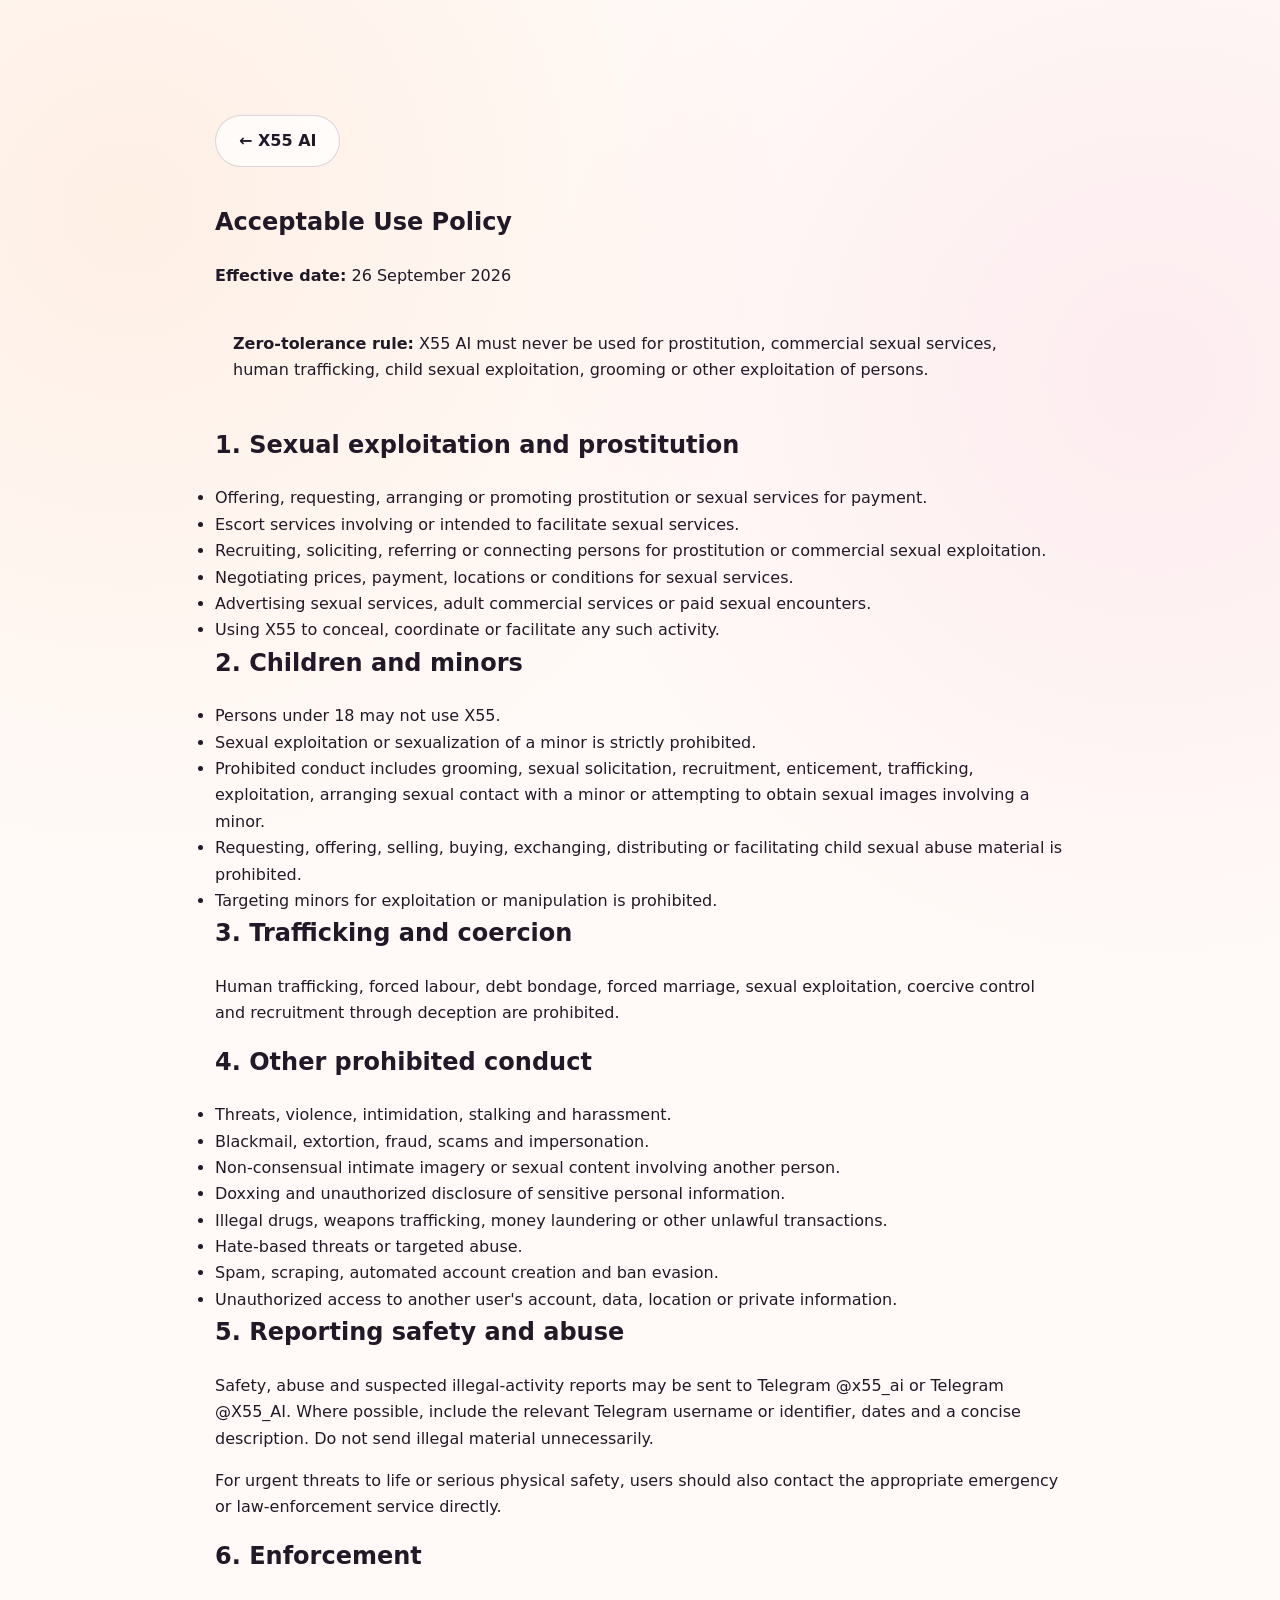
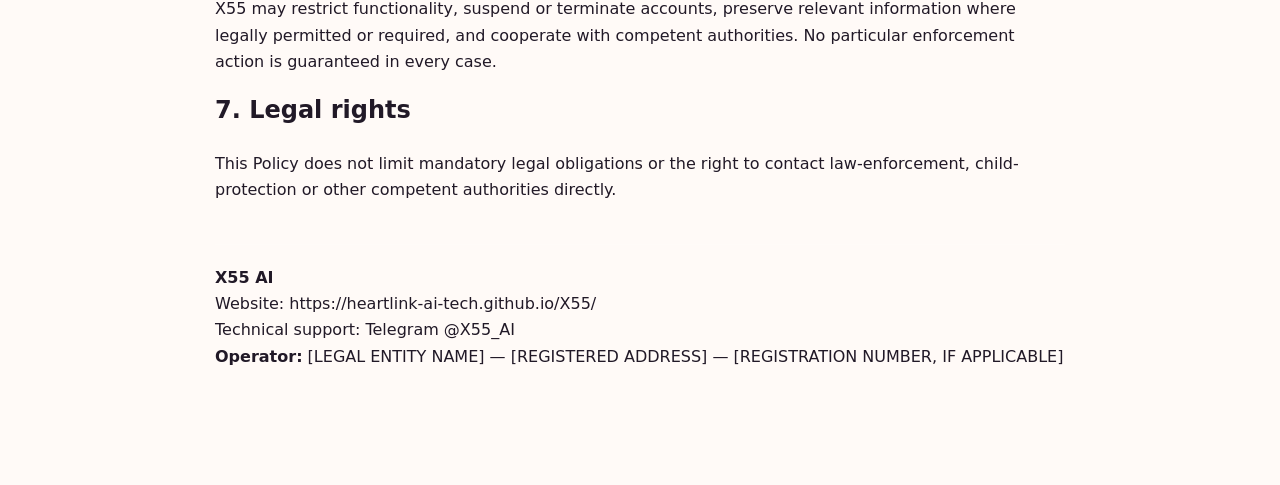
==== commit 6c070857: "Add files via upload" ====
--- a/acceptable-use.html
+++ b/acceptable-use.html
@@ -54,7 +54,7 @@
 </ul>
 
 <h2>5. Reporting safety and abuse</h2>
-<p>Safety, abuse and suspected illegal-activity reports may be sent to <a href="mailto:info@x55.ai">info@x55.ai</a> or <a href="https://t.me/X55AI" target="_blank" rel="noopener noreferrer">@X55AI</a>. Where possible, include the relevant Telegram username or identifier, dates and a concise description. Do not send illegal material unnecessarily.</p>
+<p>Safety, abuse and suspected illegal-activity reports may be sent to <a href=>Telegram @x55_ai</a> or <a href="https://t.me/X55_AI" target="_blank" rel="noopener noreferrer">Telegram @X55_AI</a>. Where possible, include the relevant Telegram username or identifier, dates and a concise description. Do not send illegal material unnecessarily.</p>
 <p>For urgent threats to life or serious physical safety, users should also contact the appropriate emergency or law-enforcement service directly.</p>
 
 <h2>6. Enforcement</h2>
@@ -65,9 +65,8 @@
 
 <footer style="margin-top:40px;padding-top:20px;border-top:1px solid rgba(255,255,255,.15)">
 <strong>X55 AI</strong><br>
-Website: https://x55.ai<br>
-Technical support: @X55AI<br>
-Email: info@x55.ai<br><br>
+Website: https://heartlink-ai-tech.github.io/X55/<br>
+Technical support: Telegram @X55_AI<br>
 <strong>Operator:</strong> [LEGAL ENTITY NAME] — [REGISTERED ADDRESS] — [REGISTRATION NUMBER, IF APPLICABLE]
 </footer>
 </div>
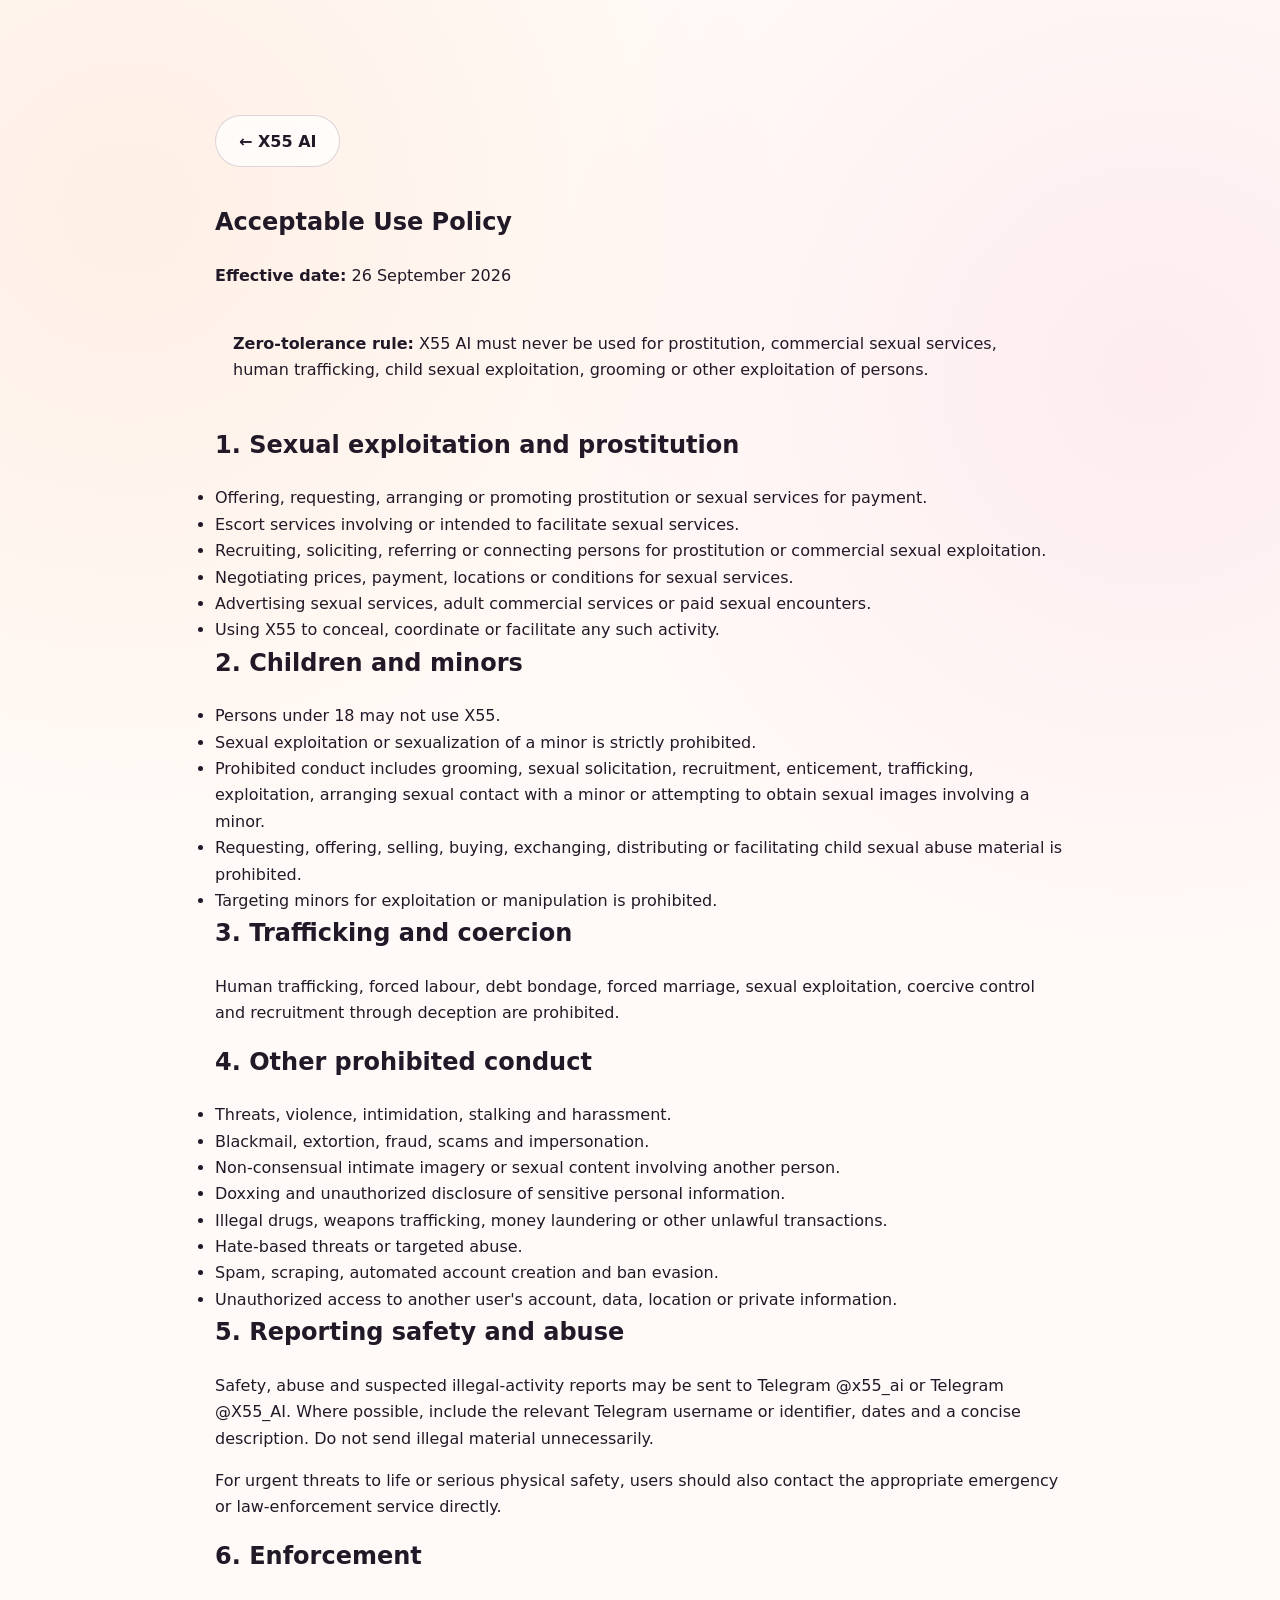
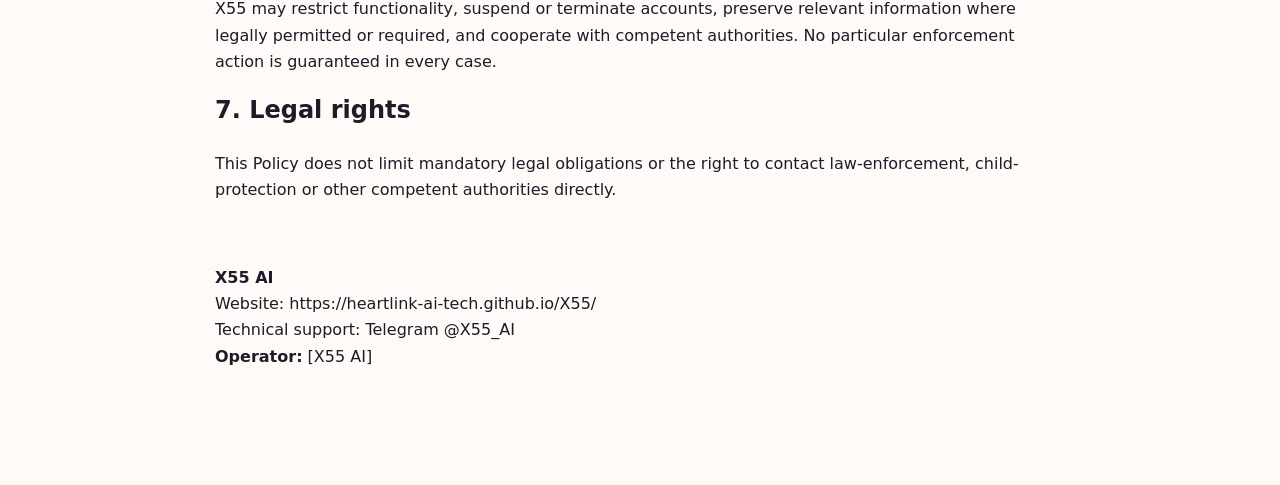
==== commit fd73af54: "Add files via upload" ====
--- a/acceptable-use.html
+++ b/acceptable-use.html
@@ -67,7 +67,7 @@
 <strong>X55 AI</strong><br>
 Website: https://heartlink-ai-tech.github.io/X55/<br>
 Technical support: Telegram @X55_AI<br>
-<strong>Operator:</strong> [LEGAL ENTITY NAME] — [REGISTERED ADDRESS] — [REGISTRATION NUMBER, IF APPLICABLE]
+<strong>Operator:</strong> [X55 AI] 
 </footer>
 </div>
 </section>
